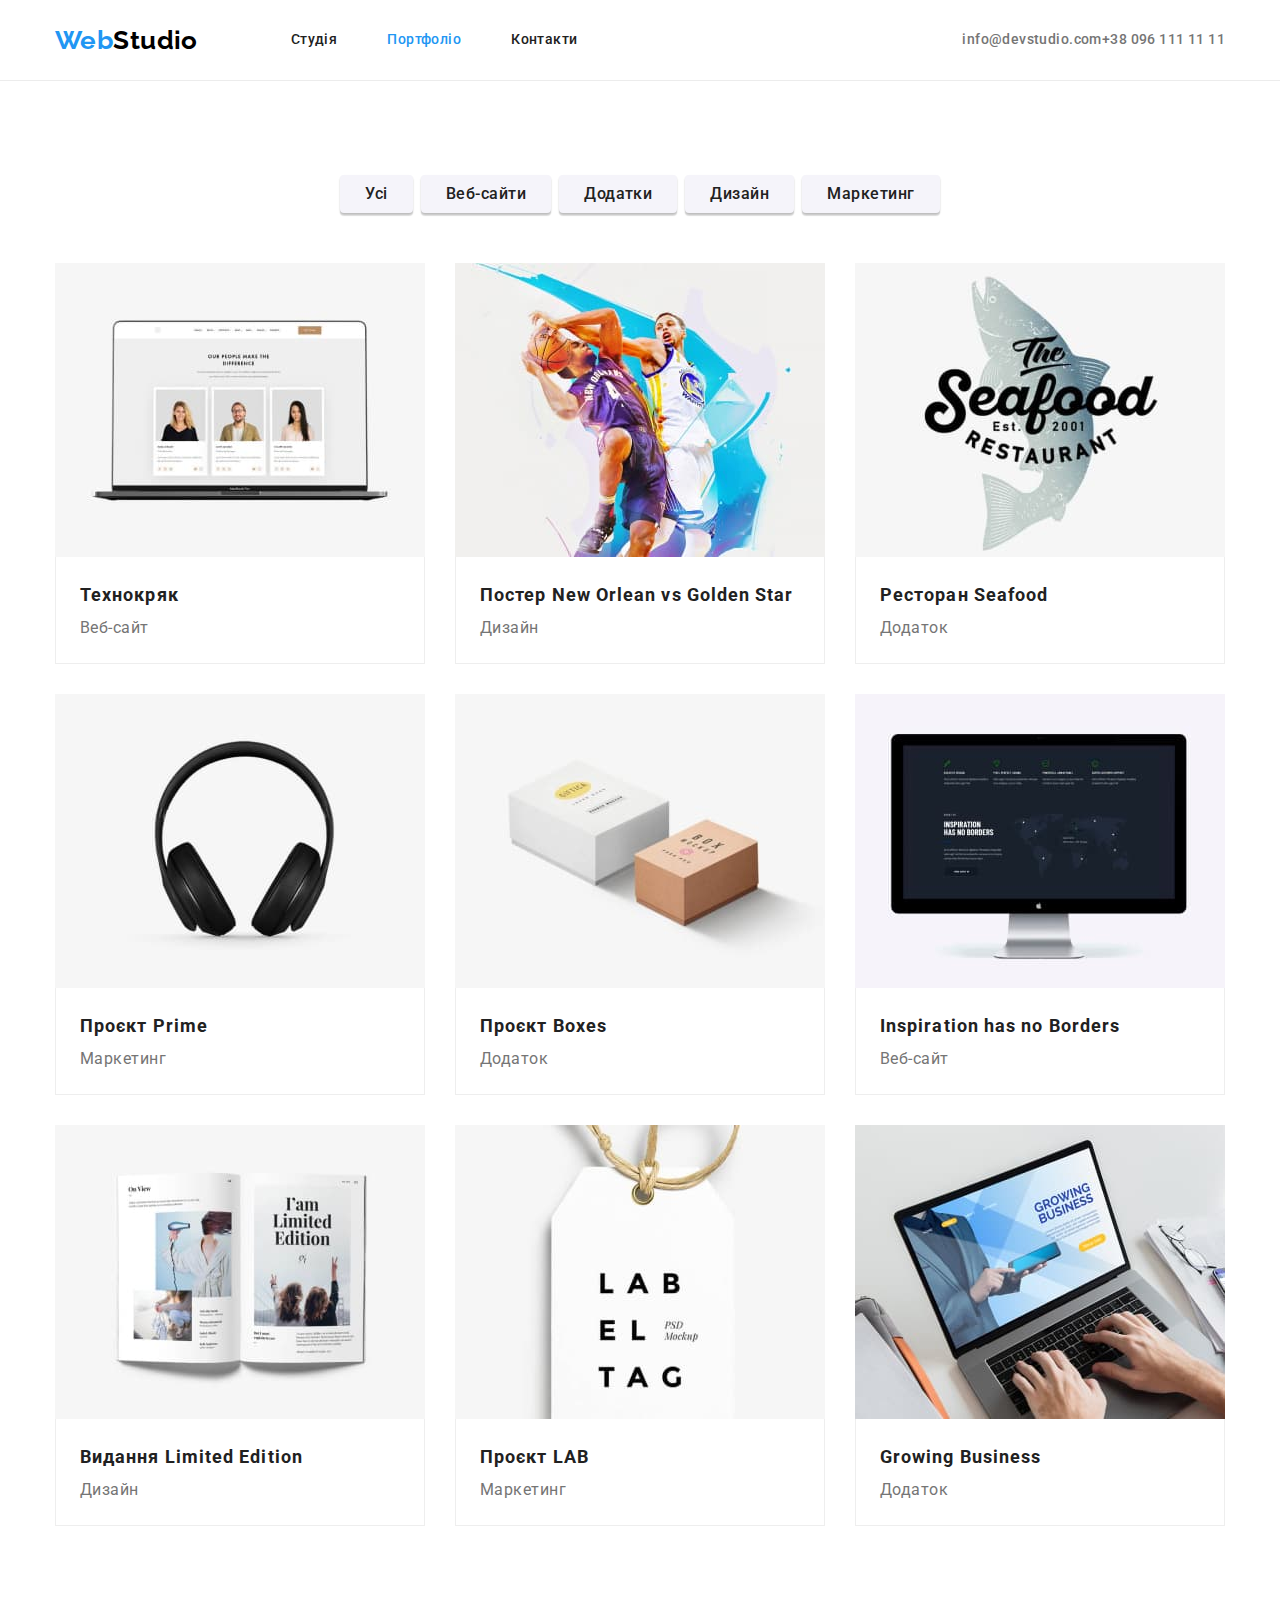
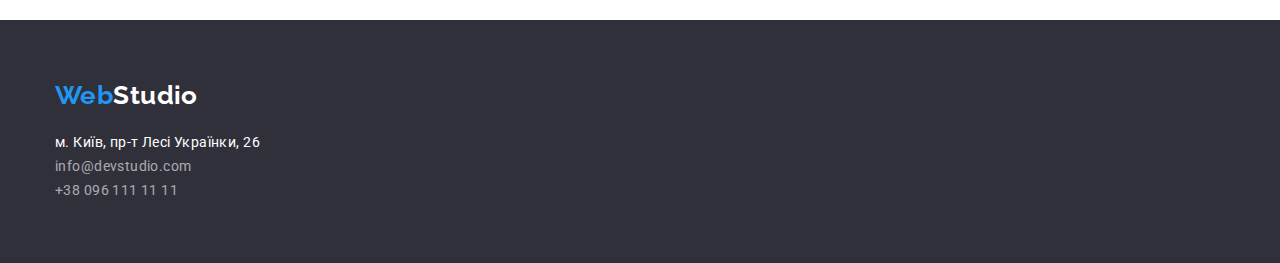
==== portfolio.html @ a04bb691 "Initial commit" ====
<!DOCTYPE html>
<html lang="uk">

<head>
    <meta charset="UTF-8">
    <meta name="viewport" content="width=device-width, initial-scale=1.0">
    <meta http-equiv="X-UA-Compatible" content="ie=edge">
    <title>Portfolio</title>
    <link rel="preconnect" href="https://fonts.googleapis.com">
    <link rel="preconnect" href="https://fonts.gstatic.com" crossorigin>
    <link
        href="https://fonts.googleapis.com/css2?family=Raleway:wght@700&family=Roboto:wght@400;500;700;900&display=swap"
        rel="stylesheet">
    <link rel="stylesheet"
        href="https://cdnjs.cloudflare.com/ajax/libs/modern-normalize/1.1.0/modern-normalize.min.css">
    <link rel="stylesheet" href="./css/style.css">
</head>

<body>
    <header class="header">
        <div class="container">
            <div class="header-inner">
                <nav class="nav">
                    <a class="logo" href="./index.html">
                        <span class="logo-web">Web</span>Studio
                    </a>
                    <ul class="site-nav">
                        <li class="menu-item">
                            <a class="link" href="./index.html">Студія</a>
                        </li>
                        <li class="menu-item">
                            <a class="link-current" href="./portfolio.html">Портфоліо</a>
                        </li>
                        <li class="menu-item">
                            <a class="link" href="#">Контакти</a>
                        </li>
                    </ul>
                </nav>
                <ul class="contacts">
                    <li>
                        <a class="mail" href="mailto:info@devstudio.com">info@devstudio.com</a>
                    </li>
                    <li>
                        <a class="phone" href="tel:+380961111111">+38 096 111 11 11</a>
                    </li>
                </ul>
            </div>
        </div>
    </header>
    </header>
    <main>
        <section class="works">
            <div class="container">
                <h1 class="works-title">Наші роботи</h1>
                <ul class="works-btn">
                    <li><button class="works-buttons" type="button">Усі</button></li>
                    <li><button class="works-buttons" type="button">Веб-сайти</button></li>
                    <li><button class="works-buttons" type="button">Додатки</button></li>
                    <li><button class="works-buttons" type="button">Дизайн</button></li>
                    <li><button class="works-buttons" type="button">Маркетинг</button></li>
                </ul>
                <ul class="works-list">
                    <li class="works-item">
                        <a class="works-link" href="#">
                            <img src="./images/portfolio/portfolio1.jpg" alt="Технокряк" width="370">
                            <div class="works-signature">
                                <h2 class="title">Технокряк</h2>
                                <p class="text">Веб-сайт</p>
                            </div>
                        </a>
                    </li>
                    <li class="works-item">
                        <a class="works-link" href="#">
                            <img src="./images/portfolio/portfolio2.jpg" alt="Постер New Orlean vs Golden Star"
                                width="370">
                            <div class="works-signature">
                                <h2 class="title">Постер New Orlean vs Golden Star</h2>
                                <p class="text">Дизайн</p>
                            </div>
                        </a>
                    </li>
                    <li class="works-item">
                        <a class="works-link" href="#">
                            <img src="./images/portfolio/portfolio3.jpg" alt="Ресторан Seafood" width="370">
                            <div class="works-signature">
                                <h2 class="title">Ресторан Seafood</h2>
                                <p class="text">Додаток</p>
                            </div>
                        </a>
                    </li>
                    <li class="works-item">
                        <a class="works-link" href="#">
                            <img src="./images/portfolio/portfolio4.jpg" alt="Проєкт Prime" width="370">
                            <div class="works-signature">
                                <h2 class="title">Проєкт Prime</h2>
                                <p class="text">Маркетинг</p>
                            </div>
                        </a>
                    </li>
                    <li class="works-item">
                        <a class="works-link" href="#">
                            <img src="./images/portfolio/portfolio5.jpg" alt="Проєкт Boxes" width="370">
                            <div class="works-signature">
                                <h2 class="title">Проєкт Boxes</h2>
                                <p class="text">Додаток</p>
                            </div>
                        </a>
                    </li>
                    <li class="works-item">
                        <a class="works-link" href="#">
                            <img src="./images/portfolio/portfolio6.jpg" alt="Inspiration has no Borders" width="370">
                            <div class="works-signature">
                                <h2 class="title">Inspiration has no Borders</h2>
                                <p class="text">Веб-сайт</p>
                            </div>
                        </a>
                    </li>
                    <li class="works-item">
                        <a class="works-link" href="#">
                            <img src="./images/portfolio/portfolio7.jpg" alt="Видання Limited Edition" width="370">
                            <div class="works-signature">
                                <h2 class="title">Видання Limited Edition</h2>
                                <p class="text">Дизайн</p>
                            </div>
                        </a>
                    </li>
                    <li class="works-item">
                        <a class="works-link" href="#">
                            <img src="./images/portfolio/portfolio8.jpg" alt="Проєкт LAB" width="370">
                            <div class="works-signature">
                                <h2 class="title">Проєкт LAB</h2>
                                <p class="text">Маркетинг</p>
                            </div>
                        </a>
                    </li>
                    <li class="works-item">
                        <a class="works-link" href="#">
                            <img link src="./images/portfolio/portfolio9.jpg" alt="Growing Business" width="370">
                            <div class="works-signature">
                                <h2 class="title">Growing Business</h2>
                                <p class="text">Додаток</p>
                            </div>
                        </a>
                    </li>
                </ul>
            </div>
        </section>
    </main>
    <footer class="footer">
        <div class="container">
            <a class="logo-footer" href="./index.html">
                <span class="logo-web">Web</span>Studio
            </a>
            <address>
                <ul class="site-footer">
                    <li>
                        <a class="adress" href="https://goo.gl/maps/qVN2PYLP39VzeZfm9" target="_blank"
                            rel="noreferrer noopener">м.
                            Київ, пр-т Лесі
                            Українки, 26</a>
                    </li>
                    <li>
                        <a class="mail" href="mailto:info@devstudio.com">info@devstudio.com</a>
                    </li>
                    <li>
                        <a class="phone" href="tel:+380961111111">+38 096 111 11 11</a>
                    </li>
                </ul>
            </address>
        </div>
    </footer>
</body>

</html>
---- css/style.css ----
:root {
  --primary-text-color: #757575;
  --hero-text-color: #ffffff;
  --title-text-color: #212121;
  --logo-text-color: #000000;
  --footer-text-color: rgba(255, 255, 255, 0.6);
  --accent-color: #2196f3;
  --background-team-color: #f5f4fa;
  --background-color: #2f303a;
  --background-section-color: #ffffff;
  --button-portfolio-color: #f5f4fa;
  --container-bg-color: #FFFFFF;
  --container-border-color: #EEEEEE;
  --primary-font-family: 'Roboto', sans-serif;
}

html {
  box-sizing: border-box;
}

body {
  color: var(--primary-text-color);
  background-color: var(--background-section-color);
  font-family: var(--primary-font-family);
  font-size: 14px;
  line-height: 1.71;
  letter-spacing: 0.03em;
}

h1,
h2,
h3,
h4,
h5,
h6,
p {
  margin: 0;
}

ul {
  list-style: none;
  margin: 0;
  padding: 0;
}

img {
  display: block;
  max-width: 100%;
  height: auto;
}

address {
  font-style: normal;
}

button {
  display: block;
  cursor: pointer;
  border: none;
  border-radius: 4px;
}

.section {
  padding-top: 94px;
  padding-bottom: 94px;
}

.container {
  width: 1200px;
  margin: 0 auto;
  padding: 0 15px;
}

.list {
  list-style: none;
  padding-left: 0;
  margin: 0;
}

.link {
  text-decoration: none;
}

/* header */
.header {
  border-bottom: 1px solid #ECECEC;
}

.logo {
  color: var(--logo-text-color);
  font-family: 'Raleway';
  font-weight: 700;
  font-size: 26px;
  line-height: 1.19;
  text-decoration: none;
  margin-right: 93px;
}

.logo-web {
  color: var(--accent-color);
}

.nav {
  display: flex;
  align-items: center;
}

.header-inner {
  display: flex;
  align-items: center;
  /* justify-content: space-between; */
}

.site-nav {
  display: flex;
  align-items: center;
}

.contacts {
  display: flex;
  align-items: center;
}

.menu-item:not(:last-child) {
  margin-right: 50px;
}

.header-mail {
  margin-right: 50px;
}

.nav {
  margin-right: auto;
}

.link {
  display: block;
  padding: 32px 0;
  /* text-decoration: none; */
}

.link-current {
  color: var(--accent-color);
  text-decoration: none;
  font-weight: 500;
}

.site-nav .link,
.contacts .mail,
.contacts .phone {
  color: var(--title-text-color);
  text-decoration: none;
  font-weight: 500;
  font-size: 14px;
  line-height: 1.14;
}

.site-nav .link:hover,
.contacts .mail:hover,
.contacts .phone:hover {
  color: var(--accent-color);
}

.site-nav .link:focus,
.contacts .mail:focus,
.contacts .phone:focus {
  color: var(--accent-color);
}

.contacts .mail,
.contacts .phone {
  color: var(--primary-text-color);
  display: block;
  padding: 32px 0;
}

/* hero */
.hero {
  background-color: var(--background-color);
  padding: 200px 0;
}

.hero-title {
  font-weight: 900;
  font-size: 44px;
  line-height: 1.36;
  text-align: center;
  letter-spacing: 0.06em;
  text-transform: uppercase;
  color: var(--hero-text-color);
  width: 696px;
  margin: 0 auto;
  margin-bottom: 30px;
}

.hero-button {
  background-color: var(--accent-color);
  color: var(--hero-text-color);
  border-radius: 4px;
  font-family: inherit;
  font-weight: 700;
  font-size: 16px;
  line-height: 1.87;
  align-items: center;
  text-align: center;
  letter-spacing: 0.06em;
  cursor: pointer;
  margin: 0 auto;
  display: block;
  border: none;
  padding: 10px 32px;
}

/* Benefits */
.benefits {
  padding: 94px 0;
}

.benefits-list {
  display: flex;
  align-items: flex-start;
}

.benefits-item {
  width: 270px;
}

.benefits-item:not(:last-child) {
  margin-right: 30px;
}

.benefits-title {
  position: absolute;
  width: 1px;
  height: 1px;
  margin: -1px;
  border: 0;
  padding: 0;

  white-space: nowrap;
  clip-path: inset(100%);
  clip: rect(0 0 0 0);
  overflow: hidden;
}

.benefits-list .title {
  font-size: 14px;
  line-height: 1.14;
  letter-spacing: 0.03em;
  text-transform: uppercase;
  color: var(--title-text-color);
  margin-bottom: 10px;
}

.benefits-list .text {
  font-weight: 400;
  font-size: 14px;
  line-height: 1.71;
  letter-spacing: 0.03em;
}

/* What do we do - work*/
.work-section {
  padding-bottom: 94px;
}

.work-item {
  display: flex;
  flex-wrap: wrap;
  gap: 30px;
}

.work-title {
  font-weight: 700;
  font-size: 36px;
  line-height: 1.16;
  text-align: center;
  letter-spacing: 0.03em;
  color: var(--title-text-color);
  margin-bottom: 50px;
  margin-top: 0;
}

/* team */
.team {
  background-color: #f5f4fa;
  padding: 94px 0;
}

.team-title {
  font-weight: 700;
  font-size: 36px;
  line-height: 1.16;
  text-align: center;
  letter-spacing: 0.03em;
  color: var(--title-text-color);
  margin-bottom: 50px;
}

.team-list {
  display: flex;
  flex-wrap: wrap;
  gap: 30px;
}

.team-item {
  background: #FFFFFF;
  box-shadow: 0px 1px 3px rgba(0, 0, 0, 0.12), 0px 1px 1px rgba(0, 0, 0, 0.14), 0px 2px 1px rgba(0, 0, 0, 0.2);
  border-radius: 0px 0px 4px 4px;
}

.team-list .name {
  display: block;
  font-weight: 500;
  font-size: 16px;
  line-height: 1.18;
  text-align: center;
  letter-spacing: 0.03em;
  color: var(--title-text-color);
  margin-bottom: 10px;
}

.team-list .position {
  font-size: 16px;
  line-height: 1.18;
  text-align: center;
  letter-spacing: 0.03em;
  color: var(--primary-text-color);
}

.team-signature {
  padding: 30px 0;
}

/* footer */
footer {
  background-color: var(--background-color);
  padding: 60px 0;
}

.logo-footer {
  color: var(--hero-text-color);
  font-family: 'Raleway';
  font-weight: 700;
  font-size: 26px;
  line-height: 1.19;
  text-decoration: none;
  display: block;
  margin-bottom: 20px;
}

.footer-item:not(:last-child) {
  margin-bottom: 9px;
}

.site-footer .adress,
.site-footer .mail,
.site-footer .phone {
  text-decoration: none;
  font-size: 14px;
  line-height: 1.71;
}

.site-footer .adress {
  color: var(--hero-text-color);
  font-style: normal;
}

.site-footer .mail,
.site-footer .phone {
  color: var(--footer-text-color);
  font-style: normal;
}

.site-footer .adress:hover,
.site-footer .mail:hover,
.site-footer .phone:hover {
  color: var(--accent-color);
}

.site-footer .adress:focus,
.site-footer .mail:focus,
.site-footer .phone:focus {
  color: var(--accent-color);
}

/* Портфолио */
.works {
  padding: 94px 0;
}

.works-btn {
  display: flex;
  justify-content: center;
  gap: 8px;
  margin-bottom: 50px;
}

.works-list {
  display: flex;
  flex-wrap: wrap;
  gap: 30px;
}

.works-title {
  position: absolute;
  width: 1px;
  height: 1px;
  margin: -1px;
  border: 0;
  padding: 0;

  white-space: nowrap;
  clip-path: inset(100%);
  clip: rect(0 0 0 0);
  overflow: hidden;
}

.works-buttons {
  color: var(--title-text-color);
  background-color: var(--background-team-color);
  border-radius: 4px;
  border: none;
  font-family: inherit;
  font-weight: 500;
  font-size: 16px;
  line-height: 1.62;
  letter-spacing: 0.03em;
  cursor: pointer;
  box-shadow: 0px 3px 1px rgba(0, 0, 0, 0.1), 0px 1px 2px rgba(0, 0, 0, 0.08), 0px 2px 2px rgba(0, 0, 0, 0.12);
  padding: 6px 25px;
}

.works-buttons:hover {
  color: var(--hero-text-color);
  background-color: var(--accent-color);
}

.works-buttons:focus {
  color: var(--hero-text-color);
  background-color: var(--accent-color);
}

.works-item {
  width: 370px;
}

.works-link {
  text-decoration: none;
}

.works-item:hover,
.works-item:focus {
  box-shadow: 0px 4px 4px rgba(0, 0, 0, 0.25);
}

.works-signature {
  padding: 20px 24px;
  border-left: 1px solid #EEEEEE;
  border-bottom: 1px solid #EEEEEE;
  border-right: 1px solid #EEEEEE;
  /* text-decoration: none; */
}

.works-signature::not(:last-child) {
  margin-bottom: 4px;
}

.works-list .title {
  font-weight: 700;
  font-size: 18px;
  line-height: 2;
  letter-spacing: 0.06em;
  color: var(--title-text-color);
}

.works-list .text {
  font-size: 16px;
  line-height: 1.88;
  letter-spacing: 0.03em;
  color: var(--primary-text-color);
}
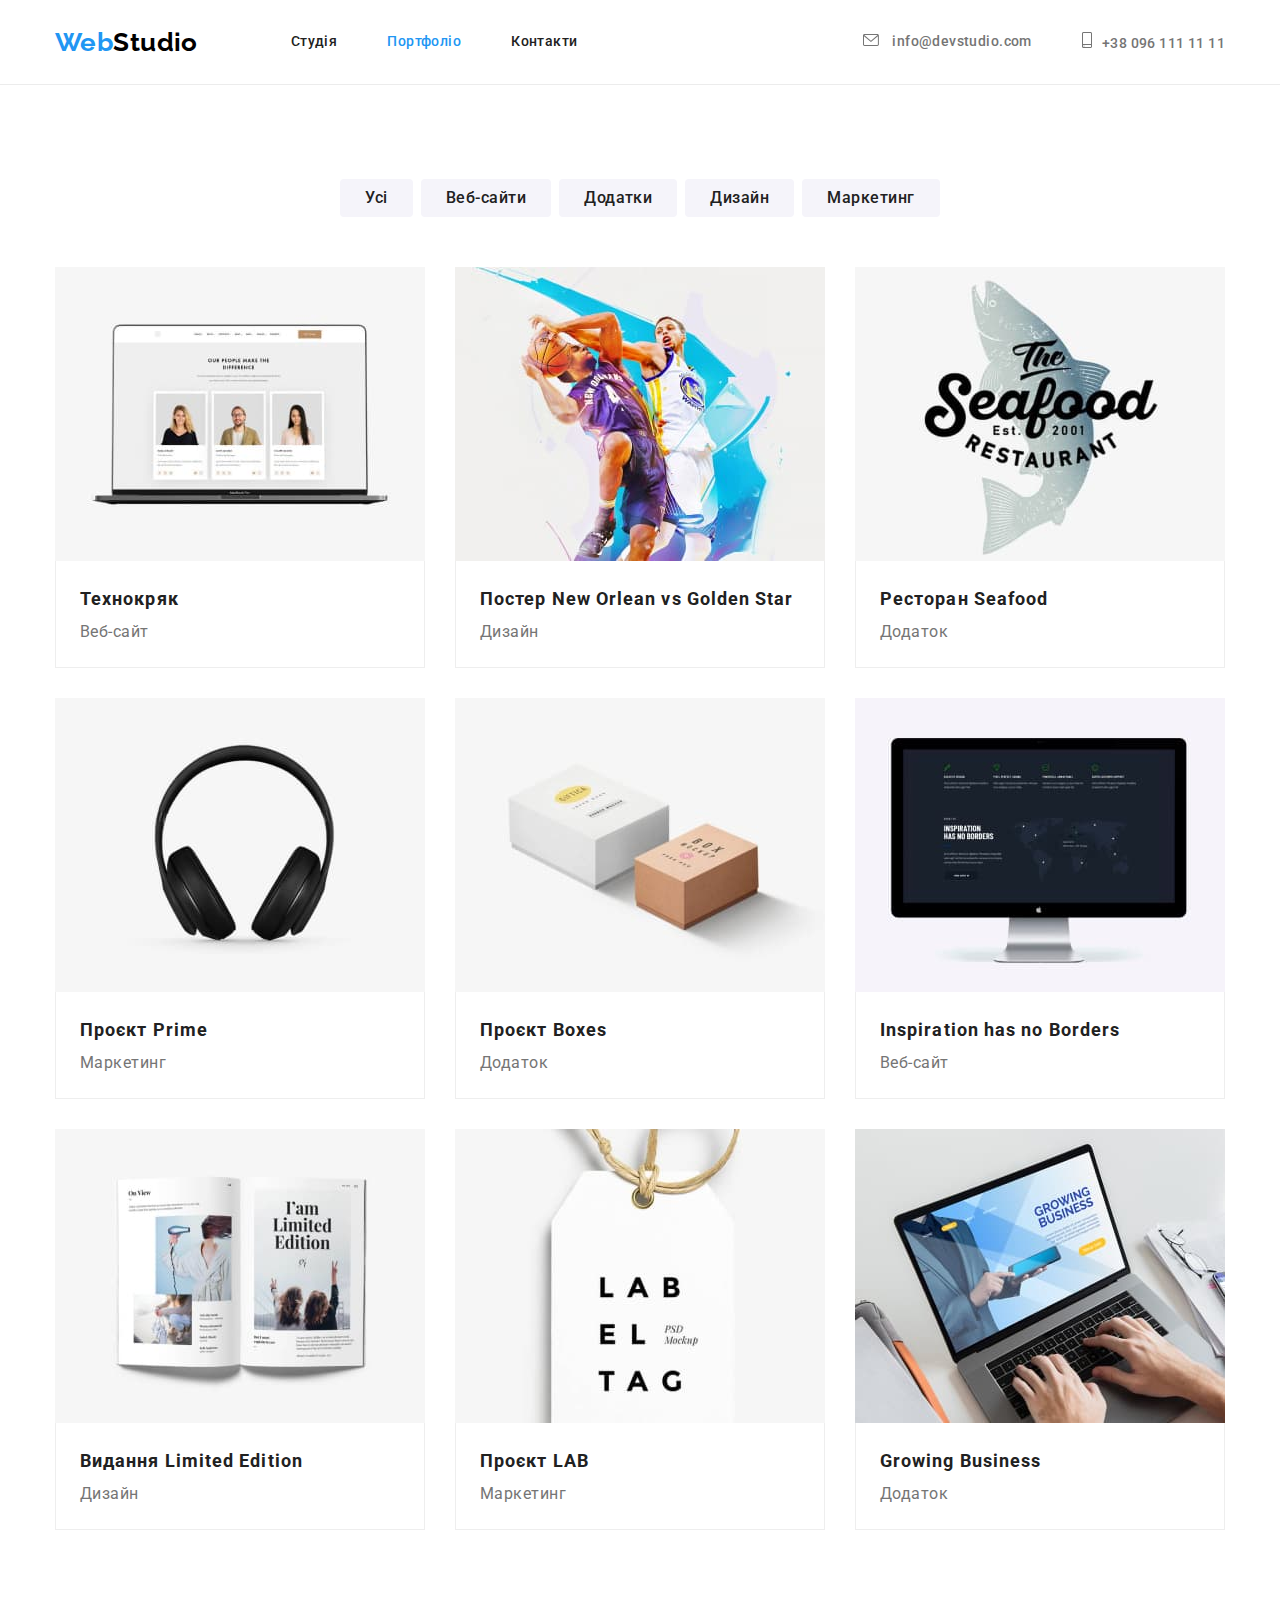
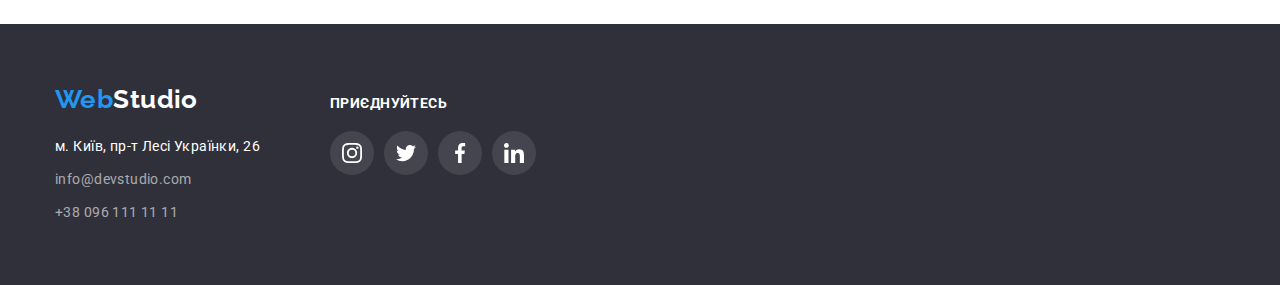
==== commit 09bf8fd6: "ДЗ-4" ====
--- a/portfolio.html
+++ b/portfolio.html
@@ -18,35 +18,39 @@
 
 <body>
     <header class="header">
-        <div class="container">
-            <div class="header-inner">
-                <nav class="nav">
-                    <a class="logo" href="./index.html">
-                        <span class="logo-web">Web</span>Studio
-                    </a>
-                    <ul class="site-nav">
-                        <li class="menu-item">
-                            <a class="link" href="./index.html">Студія</a>
-                        </li>
-                        <li class="menu-item">
-                            <a class="link-current" href="./portfolio.html">Портфоліо</a>
-                        </li>
-                        <li class="menu-item">
-                            <a class="link" href="#">Контакти</a>
-                        </li>
-                    </ul>
-                </nav>
-                <ul class="contacts">
-                    <li>
-                        <a class="mail" href="mailto:info@devstudio.com">info@devstudio.com</a>
-                    </li>
-                    <li>
-                        <a class="phone" href="tel:+380961111111">+38 096 111 11 11</a>
-                    </li>
-                </ul>
-            </div>
+        <div class="container header-inner">
+            <nav class="nav">
+                <a class="logo" href="./index.html">
+                    <span class="logo-web">Web</span>Studio
+                </a>
+                <ul class="site-nav">
+                    <li class="menu-item">
+                        <a class="link" href="./index.html">Студія</a>
+                    </li>
+                    <li class="menu-item">
+                        <a class="link-current" href="./portfolio.html">Портфоліо</a>
+                    </li>
+                    <li class="menu-item">
+                        <a class="link" href="#">Контакти</a>
+                    </li>
+                </ul>
+            </nav>
+            <ul class="contacts">
+                <li class="header-mail">
+                    <a class="mail link" href="mailto:info@devstudio.com">
+                        <svg class="contacts-icon" width="16" height="12">
+                            <use href="./images/icons.svg#icon-envelope"></use>
+                        </svg>
+                        info@devstudio.com</a>
+                </li>
+                <li class="contacts-item">
+                    <a class="phone link" href="tel:+380961111111">
+                        <svg class="contacts-icon" width="10" height="16">
+                            <use href="./images/icons.svg#icon-smartphone"></use>
+                        </svg>+38 096 111 11 11</a>
+                </li>
+            </ul>
         </div>
-    </header>
     </header>
     <main>
         <section class="works">
@@ -135,7 +139,7 @@
                     </li>
                     <li class="works-item">
                         <a class="works-link" href="#">
-                            <img link src="./images/portfolio/portfolio9.jpg" alt="Growing Business" width="370">
+                            <img src="./images/portfolio/portfolio9.jpg" alt="Growing Business" width="370">
                             <div class="works-signature">
                                 <h2 class="title">Growing Business</h2>
                                 <p class="text">Додаток</p>
@@ -147,26 +151,65 @@
         </section>
     </main>
     <footer class="footer">
-        <div class="container">
-            <a class="logo-footer" href="./index.html">
-                <span class="logo-web">Web</span>Studio
-            </a>
-            <address>
-                <ul class="site-footer">
-                    <li>
-                        <a class="adress" href="https://goo.gl/maps/qVN2PYLP39VzeZfm9" target="_blank"
-                            rel="noreferrer noopener">м.
-                            Київ, пр-т Лесі
-                            Українки, 26</a>
-                    </li>
-                    <li>
-                        <a class="mail" href="mailto:info@devstudio.com">info@devstudio.com</a>
-                    </li>
-                    <li>
-                        <a class="phone" href="tel:+380961111111">+38 096 111 11 11</a>
-                    </li>
-                </ul>
-            </address>
+        <div class="footer-container container">
+            <div class="footer-right">
+                <a class="logo-footer" href="./index.html">
+                    <span class="logo-web">Web</span>Studio
+                </a>
+                <address>
+                    <ul class="site-footer">
+                        <li class="footer-item">
+                            <a class="adress" href="https://goo.gl/maps/qVN2PYLP39VzeZfm9" target="_blank"
+                                rel="noreferrer noopener">м.
+                                Київ, пр-т Лесі
+                                Українки, 26</a>
+                        </li>
+                        <li class="footer-item">
+                            <a class="mail" href="mailto:info@devstudio.com">info@devstudio.com</a>
+                        </li>
+                        <li class="footer-item">
+                            <a class="phone" href="tel:+380961111111">+38 096 111 11 11</a>
+                        </li>
+                    </ul>
+                </address>
+            </div>
+            <div class="footer-social">
+                <p class="footer-social-text">приєднуйтесь</p>
+                <ul class="footer-social-list">
+                    <li class="footer-social-item">
+                        <a class="footer-social-link link" href="https://instagram.com/" aria-label="Instagram icon"
+                            target="_blank" rel="nofollow noopener noreferrer">
+                            <svg class="footer-social-icon" width="20" height="20">
+                                <use href="./images/icons.svg#icon-instagram"></use>
+                            </svg>
+                        </a>
+                    </li>
+                    <li class="footer-social-item">
+                        <a class="footer-social-link link" href="https://twitter.com" aria-label="Twitter icon"
+                            target="_blank" rel="nofollow noopener noreferrer">
+                            <svg class="footer-social-icon" width="20" height="20">
+                                <use href="./images/icons.svg#icon-twitter"></use>
+                            </svg>
+                        </a>
+                    </li>
+                    <li class="footer-social-item">
+                        <a class="footer-social-link link" href="https://facebook.com" aria-label="Facebook icon"
+                            target="_blank" rel="nofollow noopener noreferrer">
+                            <svg class="footer-social-icon" width="20" height="20">
+                                <use href="./images/icons.svg#icon-facebook"></use>
+                            </svg>
+                        </a>
+                    </li>
+                    <li class="footer-social-item">
+                        <a class="footer-social-link link" href="https://linkedin.com" aria-label="LinkedIn icon"
+                            target="_blank" rel="nofollow noopener noreferrer">
+                            <svg class="footer-social-icon" width="20" height="20">
+                                <use href="./images/icons.svg#icon-linkedin"></use>
+                            </svg>
+                        </a>
+                    </li>
+                </ul>
+            </div>
         </div>
     </footer>
 </body>
--- a/css/style.css
+++ b/css/style.css
@@ -79,6 +79,14 @@
 
 .link {
   text-decoration: none;
+  display: block;
+  padding: 32px 0;
+}
+
+.link-current {
+  color: var(--accent-color);
+  text-decoration: none;
+  font-weight: 500;
 }
 
 /* header */
@@ -103,20 +111,15 @@
 .nav {
   display: flex;
   align-items: center;
+  margin-right: auto;
 }
 
 .header-inner {
   display: flex;
   align-items: center;
-  /* justify-content: space-between; */
 }
 
 .site-nav {
-  display: flex;
-  align-items: center;
-}
-
-.contacts {
   display: flex;
   align-items: center;
 }
@@ -125,25 +128,24 @@
   margin-right: 50px;
 }
 
+.contacts {
+  display: flex;
+  align-items: center;
+  justify-content: center;
+}
+
 .header-mail {
   margin-right: 50px;
 }
 
-.nav {
-  margin-right: auto;
-}
-
-.link {
-  display: block;
-  padding: 32px 0;
-  /* text-decoration: none; */
-}
-
-.link-current {
-  color: var(--accent-color);
-  text-decoration: none;
-  font-weight: 500;
-}
+/* .contacts-item {
+  display: flex;
+  align-items: center;
+}
+
+.phone-link {
+  display: block;
+} */
 
 .site-nav .link,
 .contacts .mail,
@@ -174,10 +176,24 @@
   padding: 32px 0;
 }
 
+.contacts-icon {
+  fill: currentColor;
+  margin-right: 10px;
+}
+
 /* hero */
 .hero {
-  background-color: var(--background-color);
+  background-color: #C4C4C4;
   padding: 200px 0;
+  max-width: 1600px;
+  height: 600px;
+  display: flex;
+  justify-content: center;
+  align-items: center;
+  background-image: linear-gradient(rgba(47, 48, 58, 0.4), rgba(47, 48, 58, 0.4)), url(../images/hero-img.jpg);
+  background-repeat: no-repeat;
+  background-position: center;
+  background-size: cover;
 }
 
 .hero-title {
@@ -211,6 +227,11 @@
   padding: 10px 32px;
 }
 
+.hero-button:hover,
+.hero-button:focus {
+  background-color: #188CE8;
+}
+
 /* Benefits */
 .benefits {
   padding: 94px 0;
@@ -227,6 +248,17 @@
 
 .benefits-item:not(:last-child) {
   margin-right: 30px;
+}
+
+.banefits-icon {
+  display: flex;
+  align-items: center;
+  justify-content: center;
+  width: 270px;
+  height: 120px;
+  background-color: #F5F4FA;
+  border-radius: 4px;
+  margin-bottom: 30px;
 }
 
 .benefits-title {
@@ -326,16 +358,115 @@
   text-align: center;
   letter-spacing: 0.03em;
   color: var(--primary-text-color);
+  margin-bottom: 10px;
 }
 
 .team-signature {
   padding: 30px 0;
+}
+
+.socials {
+  display: flex;
+  justify-content: center;
+  gap: 10px;
+}
+
+.socials-link {
+  display: flex;
+  align-items: center;
+  justify-content: center;
+
+  width: 44px;
+  height: 44px;
+
+  color: #AFB1B8;
+  padding: 0;
+}
+
+.socials-link:hover,
+.socials-link:focus {
+  color: #fff;
+  border-radius: 50%;
+  background-color: #2196F3;
+}
+
+.socials-icon {
+  fill: currentColor;
+}
+
+/* clients */
+.clients {
+  padding: 94px 0;
+}
+
+.clients-title {
+  font-weight: 700;
+  font-size: 36px;
+  line-height: 1.16;
+  text-align: center;
+  letter-spacing: 0.03em;
+  color: var(--title-text-color);
+  margin-bottom: 50px;
+}
+
+.clients-list {
+  display: flex;
+  align-items: center;
+  justify-content: center;
+  gap: 30px;
+
+}
+
+.clients-item {
+  /* display: flex;
+  align-items: center;
+  justify-content: center; */
+  width: 170px;
+  height: 92px;
+  border: 1px solid #AFB1B8;
+  border-radius: 4px;
+}
+
+.clients-link {
+  padding: 0;
+  color: #AFB1B8;
+  width: 100%;
+  height: 100%;
+  display: flex;
+  align-items: center;
+  justify-content: center;
+}
+
+.clients-icon {
+  fill: currentColor;
+  display: flex;
+  align-items: center;
+  justify-content: center;
+}
+
+.clients-item:hover {
+  border: 1px solid #2196F3;
+  color: #2196F3;
+}
+
+.clients-link:hover {
+  color: #2196F3;
 }
 
 /* footer */
 footer {
   background-color: var(--background-color);
   padding: 60px 0;
+}
+
+.footer-container {
+  display: flex;
+  align-items: baseline;
+  /* gap: 70px; */
+}
+
+.footer-right {
+  margin-right: 70px;
 }
 
 .logo-footer {
@@ -382,6 +513,43 @@
 .site-footer .mail:focus,
 .site-footer .phone:focus {
   color: var(--accent-color);
+}
+
+.footer-social-text {
+  font-weight: 700;
+  font-size: 14px;
+  line-height: 16px;
+  letter-spacing: 0.03em;
+  text-transform: uppercase;
+  color: #FFFFFF;
+  margin-bottom: 20px;
+}
+
+.footer-social-list {
+  display: flex;
+  align-items: center;
+  gap: 10px;
+}
+
+.footer-social-link {
+  display: flex;
+  align-items: center;
+  justify-content: center;
+  border-radius: 50%;
+  width: 44px;
+  height: 44px;
+  padding: 0;
+  color: var(--background-section-color);
+  background-color: rgba(255, 255, 255, 0.1);
+}
+
+.footer-social-link:hover,
+.footer-social-link:focus {
+  background-color: #2196F3;
+}
+
+.footer-social-icon {
+  fill: currentColor;
 }
 
 /* Портфолио */
@@ -427,18 +595,14 @@
   line-height: 1.62;
   letter-spacing: 0.03em;
   cursor: pointer;
-  box-shadow: 0px 3px 1px rgba(0, 0, 0, 0.1), 0px 1px 2px rgba(0, 0, 0, 0.08), 0px 2px 2px rgba(0, 0, 0, 0.12);
   padding: 6px 25px;
 }
 
-.works-buttons:hover {
-  color: var(--hero-text-color);
-  background-color: var(--accent-color);
-}
-
+.works-buttons:hover,
 .works-buttons:focus {
   color: var(--hero-text-color);
   background-color: var(--accent-color);
+  box-shadow: 0px 3px 1px rgba(0, 0, 0, 0.1), 0px 1px 2px rgba(0, 0, 0, 0.08), 0px 2px 2px rgba(0, 0, 0, 0.12);
 }
 
 .works-item {
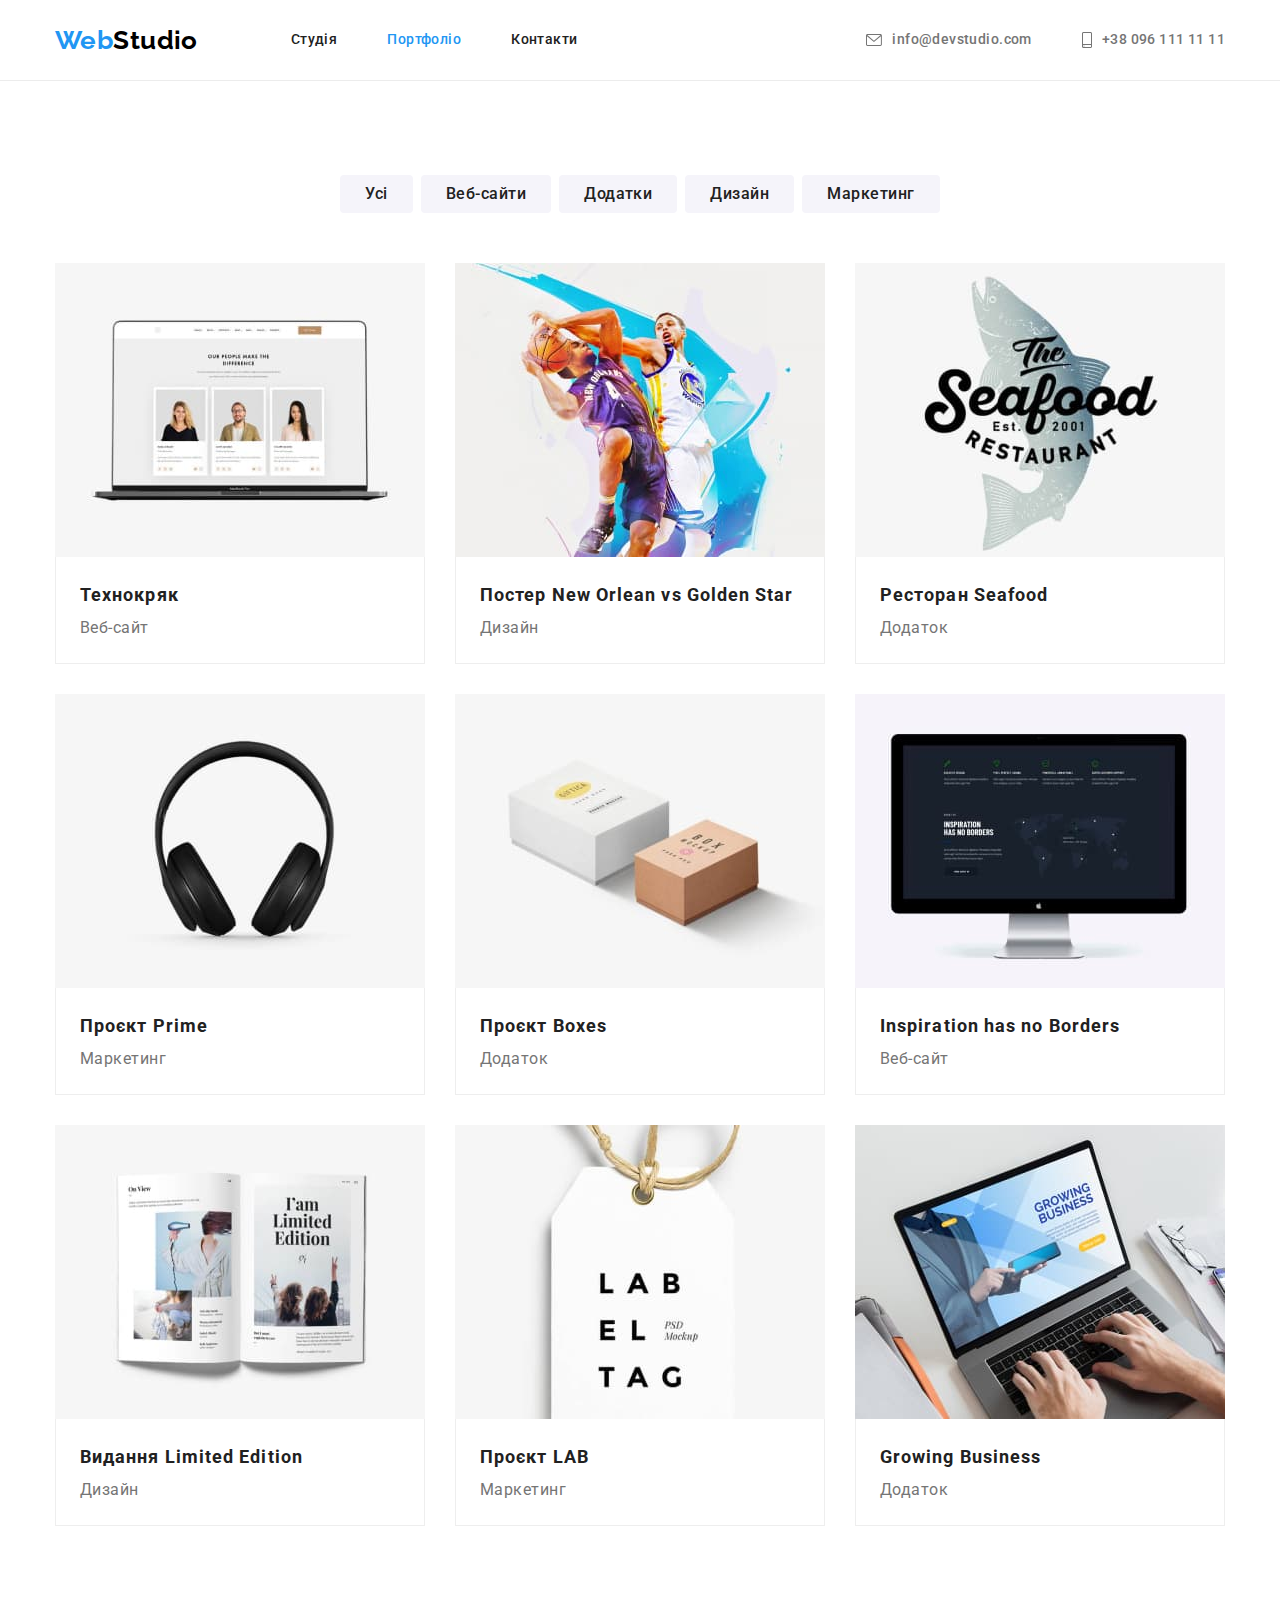
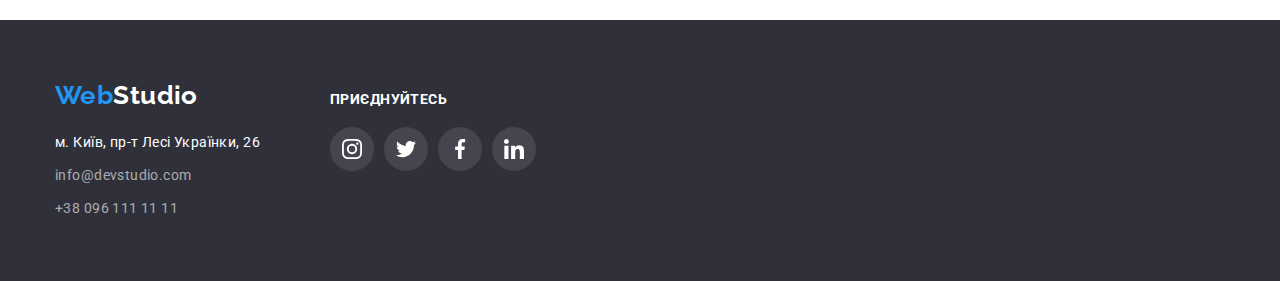
==== commit fddd46fc: "ДЗ 4 правки" ====
--- a/portfolio.html
+++ b/portfolio.html
@@ -25,13 +25,13 @@
                 </a>
                 <ul class="site-nav">
                     <li class="menu-item">
-                        <a class="link" href="./index.html">Студія</a>
+                        <a class="nav-link link" href="./index.html">Студія</a>
                     </li>
                     <li class="menu-item">
                         <a class="link-current" href="./portfolio.html">Портфоліо</a>
                     </li>
                     <li class="menu-item">
-                        <a class="link" href="#">Контакти</a>
+                        <a class="nav-link link" href="#">Контакти</a>
                     </li>
                 </ul>
             </nav>
--- a/css/style.css
+++ b/css/style.css
@@ -79,14 +79,13 @@
 
 .link {
   text-decoration: none;
-  display: block;
-  padding: 32px 0;
 }
 
 .link-current {
   color: var(--accent-color);
   text-decoration: none;
   font-weight: 500;
+  padding: 32px 0;
 }
 
 /* header */
@@ -124,6 +123,10 @@
   align-items: center;
 }
 
+.nav-link {
+  padding: 32px 0;
+}
+
 .menu-item:not(:last-child) {
   margin-right: 50px;
 }
@@ -137,15 +140,6 @@
 .header-mail {
   margin-right: 50px;
 }
-
-/* .contacts-item {
-  display: flex;
-  align-items: center;
-}
-
-.phone-link {
-  display: block;
-} */
 
 .site-nav .link,
 .contacts .mail,
@@ -172,7 +166,8 @@
 .contacts .mail,
 .contacts .phone {
   color: var(--primary-text-color);
-  display: block;
+  display: flex;
+  align-items: center;
   padding: 32px 0;
 }
 
@@ -187,13 +182,11 @@
   padding: 200px 0;
   max-width: 1600px;
   height: 600px;
-  display: flex;
-  justify-content: center;
-  align-items: center;
   background-image: linear-gradient(rgba(47, 48, 58, 0.4), rgba(47, 48, 58, 0.4)), url(../images/hero-img.jpg);
   background-repeat: no-repeat;
   background-position: center;
   background-size: cover;
+  margin: 0 auto;
 }
 
 .hero-title {
@@ -375,18 +368,16 @@
   display: flex;
   align-items: center;
   justify-content: center;
-
+  border-radius: 50%;
   width: 44px;
   height: 44px;
 
   color: #AFB1B8;
-  padding: 0;
 }
 
 .socials-link:hover,
 .socials-link:focus {
   color: #fff;
-  border-radius: 50%;
   background-color: #2196F3;
 }
 
@@ -418,13 +409,8 @@
 }
 
 .clients-item {
-  /* display: flex;
-  align-items: center;
-  justify-content: center; */
   width: 170px;
   height: 92px;
-  border: 1px solid #AFB1B8;
-  border-radius: 4px;
 }
 
 .clients-link {
@@ -435,18 +421,13 @@
   display: flex;
   align-items: center;
   justify-content: center;
+  border: 1px solid currentColor;
+  border-radius: 4px;
 }
 
 .clients-icon {
   fill: currentColor;
-  display: flex;
-  align-items: center;
-  justify-content: center;
-}
-
-.clients-item:hover {
-  border: 1px solid #2196F3;
-  color: #2196F3;
+
 }
 
 .clients-link:hover {
@@ -611,10 +592,11 @@
 
 .works-link {
   text-decoration: none;
-}
-
-.works-item:hover,
-.works-item:focus {
+  display: block;
+}
+
+.works-link:hover,
+.works-link:focus {
   box-shadow: 0px 4px 4px rgba(0, 0, 0, 0.25);
 }
 
